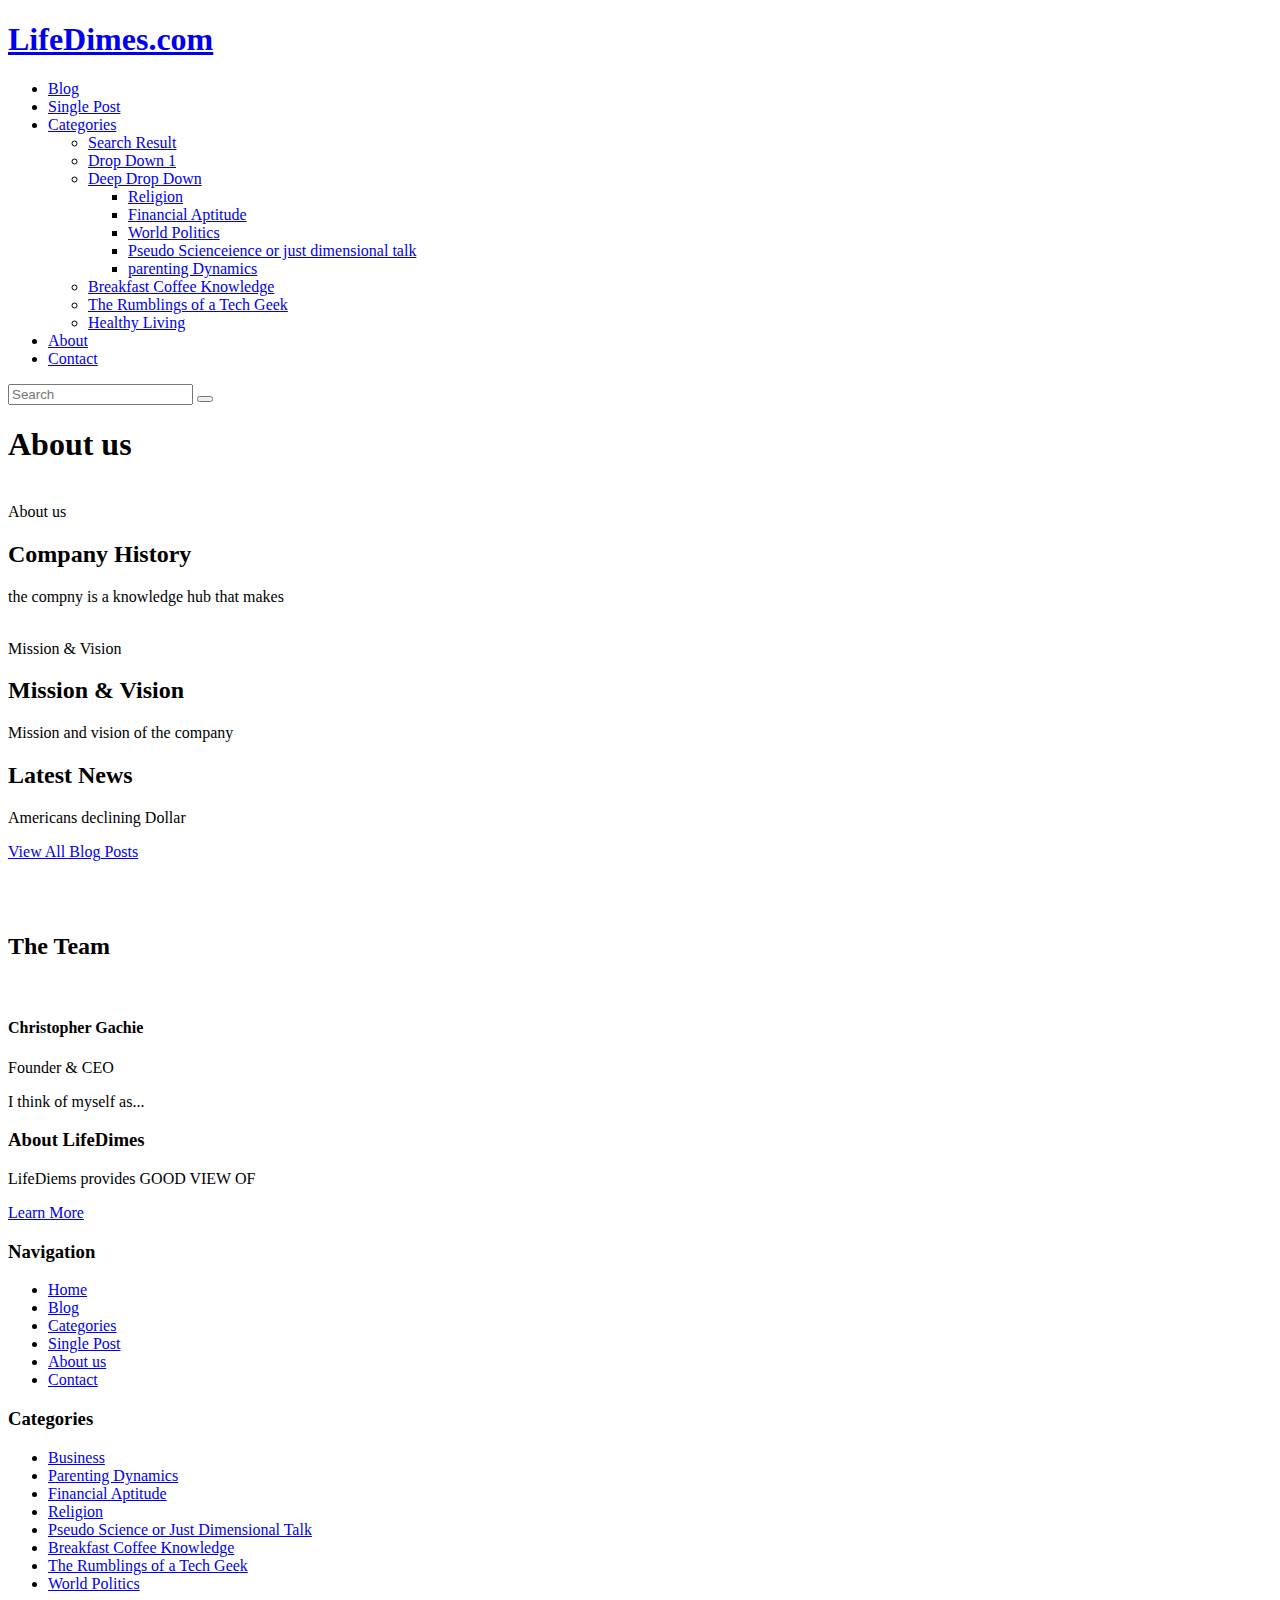
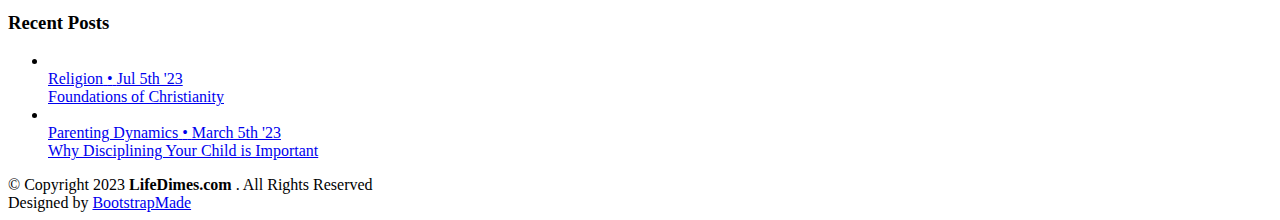
==== about.html @ 1a575fc7 "Add files via upload" ====
<!DOCTYPE html>
<html lang="en">

<head>
  <meta charset="utf-8">
  <meta content="width=device-width, initial-scale=1.0" name="viewport">

  <title>LifeDimes.com - About</title>
  <meta content="" name="description">
  <meta content="" name="keywords">

  <!-- Favicons -->
  <link href="assets/img/favicon.png" rel="icon">
  <link href="assets/img/apple-touch-icon.png" rel="apple-touch-icon">

  <!-- Google Fonts -->
  <link rel="preconnect" href="https://fonts.googleapis.com">
  <link rel="preconnect" href="https://fonts.gstatic.com" crossorigin>
  <link href="https://fonts.googleapis.com/css2?family=EB+Garamond:wght@400;500&family=Inter:wght@400;500&family=Playfair+Display:ital,wght@0,400;0,700;1,400;1,700&display=swap" rel="stylesheet">

  <!-- Vendor CSS Files -->
  <link href="assets/vendor/bootstrap/css/bootstrap.min.css" rel="stylesheet">
  <link href="assets/vendor/bootstrap-icons/bootstrap-icons.css" rel="stylesheet">
  <link href="assets/vendor/swiper/swiper-bundle.min.css" rel="stylesheet">
  <link href="assets/vendor/glightbox/css/glightbox.min.css" rel="stylesheet">
  <link href="assets/vendor/aos/aos.css" rel="stylesheet">

  <!-- Template Main CSS Files -->
  <link href="assets/css/variables.css" rel="stylesheet">
  <link href="assets/css/main.css" rel="stylesheet">

  <!-- =======================================================
  * Template Name: ZenBlog
  * Updated: Mar 10 2023 with Bootstrap v5.2.3
  * Template URL: https://bootstrapmade.com/zenblog-bootstrap-blog-template/
  * Author: BootstrapMade.com
  * License: https:///bootstrapmade.com/license/
  ======================================================== -->
</head>

<body>

  <!-- ======= Header ======= -->
  <header id="header" class="header d-flex align-items-center fixed-top">
    <div class="container-fluid container-xl d-flex align-items-center justify-content-between">

      <a href="index.html" class="logo d-flex align-items-center">
        <!-- Uncomment the line below if you also wish to use an image logo -->
        <!-- <img src="assets/img/logo.png" alt=""> -->
        <h1> LifeDimes.com </h1>
      </a>

      <nav id="navbar" class="navbar">
        <ul>
          <li><a href="index.html">Blog</a></li>
          <li><a href="single-post.html">Single Post</a></li>
          <li class="dropdown"><a href="category.html"><span>Categories</span> <i class="bi bi-chevron-down dropdown-indicator"></i></a>
            <ul>
              <li><a href="search-result.html">Search Result</a></li>
              <li><a href="#">Drop Down 1</a></li>
              <li class="dropdown"><a href="#"><span>Deep Drop Down</span> <i class="bi bi-chevron-down dropdown-indicator"></i></a>
                <ul>
                  <li><a href="#">Religion</a></li>
                  <li><a href="#">Financial Aptitude</a></li>
                  <li><a href="#">World Politics</a></li>
                  <li><a href="#">Pseudo Scienceience or just dimensional talk</a></li>
                  <li><a href="#">parenting Dynamics</a></li>
                </ul>
              </li>
              <li><a href="#">Breakfast Coffee Knowledge</a></li>
              <li><a href="#">The Rumblings of a Tech Geek</a></li>
              <li><a href="#">Healthy Living</a></li>
            </ul>
          </li>

          <li><a href="about.html">About</a></li>
          <li><a href="contact.html">Contact</a></li>
        </ul>
      </nav><!-- .navbar -->

      <div class="position-relative">
        <a href="#" class="mx-2"><span class="bi-facebook"></span></a>
        <a href="#" class="mx-2"><span class="bi-twitter"></span></a>
        <a href="#" class="mx-2"><span class="bi-instagram"></span></a>

        <a href="#" class="mx-2 js-search-open"><span class="bi-search"></span></a>
        <i class="bi bi-list mobile-nav-toggle"></i>

        <!-- ======= Search Form ======= -->
        <div class="search-form-wrap js-search-form-wrap">
          <form action="search-result.html" class="search-form">
            <span class="icon bi-search"></span>
            <input type="text" placeholder="Search" class="form-control">
            <button class="btn js-search-close"><span class="bi-x"></span></button>
          </form>
        </div><!-- End Search Form -->

      </div>

    </div>

  </header><!-- End Header -->

  <main id="main">
    <section>
      <div class="container" data-aos="fade-up">
        <div class="row">
          <div class="col-lg-12 text-center mb-5">
            <h1 class="page-title">About us</h1>
          </div>
        </div>

        <div class="row mb-5">

          <div class="d-md-flex post-entry-2 half">
            <a href="#" class="me-4 thumbnail">
              <img src="assets/img/post-landscape-2.jpg" alt="" class="img-fluid">
            </a>
            <div class="ps-md-5 mt-4 mt-md-0">
              <div class="post-meta mt-4">About us</div>
              <h2 class="mb-4 display-4">Company History</h2>

              <p>the compny is a knowledge hub that makes </p>
            </div>
          </div>

          <div class="d-md-flex post-entry-2 half mt-5">
            <a href="#" class="me-4 thumbnail order-2">
              <img src="assets/img/post-landscape-1.jpg" alt="" class="img-fluid">
            </a>
            <div class="pe-md-5 mt-4 mt-md-0">
              <div class="post-meta mt-4">Mission &amp; Vision</div>
              <h2 class="mb-4 display-4">Mission &amp; Vision</h2>

              <p>Mission and vision of the company</p>
            </div>
          </div>

        </div>

      </div>
    </section>

    <section class="mb-5 bg-light py-5">
      <div class="container" data-aos="fade-up">
        <div class="row justify-content-between align-items-lg-center">
          <div class="col-lg-5 mb-4 mb-lg-0">
            <h2 class="display-4 mb-4">Latest News</h2>
            <p> Americans declining Dollar</p>
            <p><a href="#" class="more">View All Blog Posts</a></p>
          </div>
          <div class="col-lg-6">
            <div class="row">
              <div class="col-6">
                <img src="assets/img/post-portrait-3.jpg" alt="" class="img-fluid mb-4">
              </div>
              <div class="col-6 mt-4">
                <img src="assets/img/post-portrait-4.jpg" alt="" class="img-fluid mb-4">
              </div>
            </div>
          </div>
        </div>
      </div>
    </section>

    <section>
      <div class="container" data-aos="fade-up">
        <div class="row">
          <div class="col-12 text-center mb-5">
            <div class="row justify-content-center">
              <div class="col-lg-6">
                <h2 class="display-4">The Team</h2>
                <p></p>
              </div>
            </div>
          </div>
          <div class="col-lg-4 text-center mb-5">
            <img src="assets/img/person-1.jpg" alt="" class="img-fluid rounded-circle w-50 mb-4">
            <h4>Christopher Gachie</h4>
            <span class="d-block mb-3 text-uppercase">Founder &amp; CEO</span>
            <p>I think of myself as...</p>
          </div>
        
          
          
        </div>
      </div>
    </section>

  </main><!-- End #main -->

  <!-- ======= Footer ======= -->
  <footer id="footer" class="footer">

    <div class="footer-content">
      <div class="container">

        <div class="row g-5">
          <div class="col-lg-4">
            <h3 class="footer-heading">About LifeDimes</h3>
            <p>LifeDiems provides  GOOD VIEW OF </p>
            <p><a href="about.html" class="footer-link-more">Learn More</a></p>
          </div>
          <div class="col-6 col-lg-2">
            <h3 class="footer-heading">Navigation</h3>
            <ul class="footer-links list-unstyled">
              <li><a href="index.html"><i class="bi bi-chevron-right"></i> Home</a></li>
              <li><a href="index.html"><i class="bi bi-chevron-right"></i> Blog</a></li>
              <li><a href="category.html"><i class="bi bi-chevron-right"></i> Categories</a></li>
              <li><a href="single-post.html"><i class="bi bi-chevron-right"></i> Single Post</a></li>
              <li><a href="about.html"><i class="bi bi-chevron-right"></i> About us</a></li>
              <li><a href="contact.html"><i class="bi bi-chevron-right"></i> Contact</a></li>
            </ul>
          </div>
          <div class="col-6 col-lg-2">
            <h3 class="footer-heading">Categories</h3>
            <ul class="footer-links list-unstyled">
              <li><a href="category.html"><i class="bi bi-chevron-right"></i> Business</a></li>
              <li><a href="category.html"><i class="bi bi-chevron-right"></i> Parenting Dynamics</a></li>
              <li><a href="category.html"><i class="bi bi-chevron-right"></i> Financial Aptitude</a></li>
              <li><a href="category.html"><i class="bi bi-chevron-right"></i> Religion</a></li>
              <li><a href="category.html"><i class="bi bi-chevron-right"></i> Pseudo Science or Just Dimensional Talk</a></li>
              <li><a href="category.html"><i class="bi bi-chevron-right"></i> Breakfast Coffee Knowledge</a></li>
              <li><a href="category.html"><i class="bi bi-chevron-right"></i> The Rumblings of a Tech Geek</a></li>
              <li><a href="category.html"><i class="bi bi-chevron-right"></i> World Politics</a></li>

            </ul>
          </div>

          <div class="col-lg-4">
            <h3 class="footer-heading">Recent Posts</h3>

            <ul class="footer-links footer-blog-entry list-unstyled">
              <li>
                <a href="single-post.html" class="d-flex align-items-center">
                  <img src="assets/img/post-sq-1.jpg" alt="" class="img-fluid me-3">
                  <div>
                    <div class="post-meta d-block"><span class="date">Religion</span> <span class="mx-1">&bullet;</span> <span>Jul 5th '23</span></div>
                    <span>Foundations of Christianity</span>
                  </div>
                </a>
              </li>

              <li>
                <a href="single-post.html" class="d-flex align-items-center">
                  <img src="assets/img/post-sq-2.jpg" alt="" class="img-fluid me-3">
                  <div>
                    <div class="post-meta d-block"><span class="date">Parenting Dynamics</span> <span class="mx-1">&bullet;</span> <span>March 5th '23</span></div>
                    <span>Why Disciplining Your Child is Important</span>
                  </div>
                </a>
              </li>


             
            </ul>

          </div>
        </div>
      </div>
    </div>

    <div class="footer-legal">
      <div class="container">

        <div class="row justify-content-between">
          <div class="col-md-6 text-center text-md-start mb-3 mb-md-0">
            <div class="copyright">
              © Copyright 2023 <strong><span>LifeDimes.com </span></strong>. All Rights Reserved
            </div>

            <div class="credits">
              <!-- All the links in the footer should remain intact. -->
              <!-- You can delete the links only if you purchased the pro version. -->
              <!-- Licensing information: https://bootstrapmade.com/license/ -->
              <!-- Purchase the pro version with working PHP/AJAX contact form: https://bootstrapmade.com/herobiz-bootstrap-business-template/ -->
              Designed by <a href="https://bootstrapmade.com/">BootstrapMade</a>
            </div>

          </div>

          <div class="col-md-6">
            <div class="social-links mb-3 mb-lg-0 text-center text-md-end">
              <a href="#" class="twitter"><i class="bi bi-twitter"></i></a>
              <a href="#" class="facebook"><i class="bi bi-facebook"></i></a>
              <a href="#" class="instagram"><i class="bi bi-instagram"></i></a>
              <a href="#" class="google-plus"><i class="bi bi-skype"></i></a>
              <a href="#" class="linkedin"><i class="bi bi-linkedin"></i></a>
            </div>

          </div>

        </div>

      </div>
    </div>

  </footer>

  <a href="#" class="scroll-top d-flex align-items-center justify-content-center"><i class="bi bi-arrow-up-short"></i></a>

  <!-- Vendor JS Files -->
  <script src="assets/vendor/bootstrap/js/bootstrap.bundle.min.js"></script>
  <script src="assets/vendor/swiper/swiper-bundle.min.js"></script>
  <script src="assets/vendor/glightbox/js/glightbox.min.js"></script>
  <script src="assets/vendor/aos/aos.js"></script>
  <script src="assets/vendor/php-email-form/validate.js"></script>

  <!-- Template Main JS File -->
  <script src="assets/js/main.js"></script>

</body>

</html>
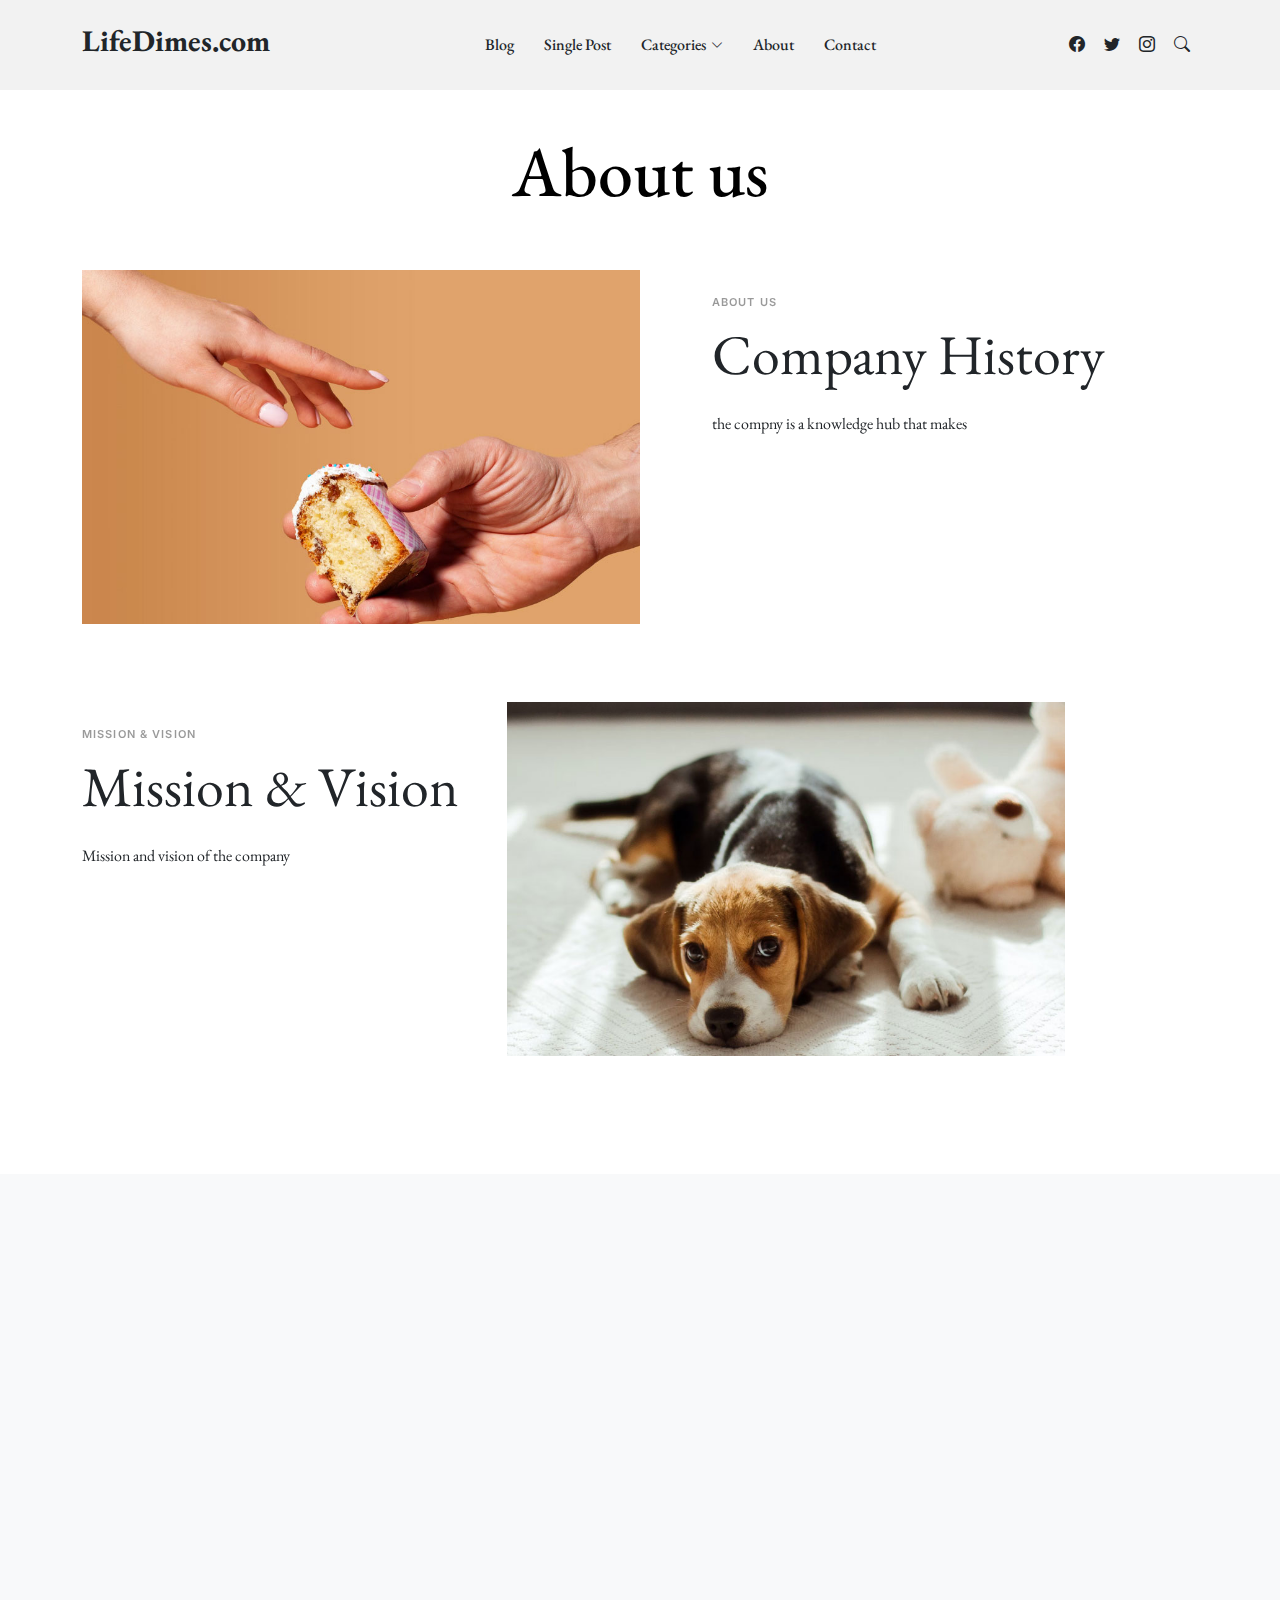
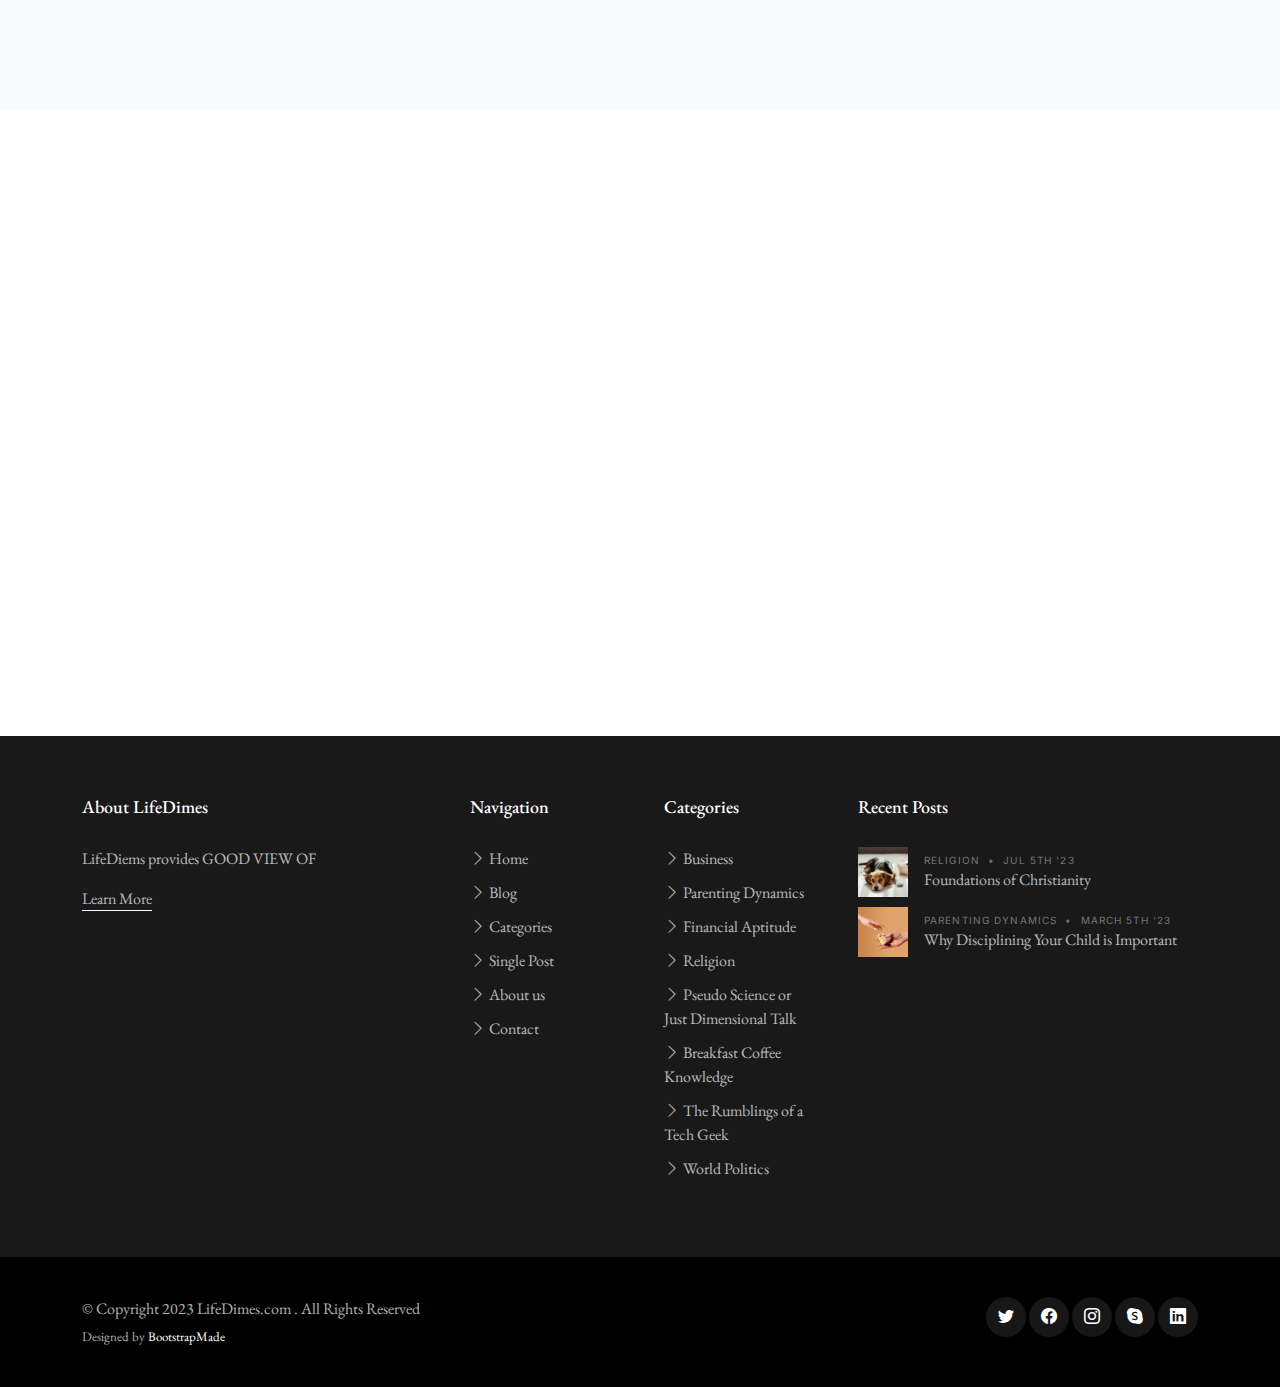
==== commit dec9bb00: "Initial commit" ====
--- a/about.html
+++ b/about.html
@@ -1,314 +1,314 @@
-<!DOCTYPE html>
-<html lang="en">
-
-<head>
-  <meta charset="utf-8">
-  <meta content="width=device-width, initial-scale=1.0" name="viewport">
-
-  <title>LifeDimes.com - About</title>
-  <meta content="" name="description">
-  <meta content="" name="keywords">
-
-  <!-- Favicons -->
-  <link href="assets/img/favicon.png" rel="icon">
-  <link href="assets/img/apple-touch-icon.png" rel="apple-touch-icon">
-
-  <!-- Google Fonts -->
-  <link rel="preconnect" href="https://fonts.googleapis.com">
-  <link rel="preconnect" href="https://fonts.gstatic.com" crossorigin>
-  <link href="https://fonts.googleapis.com/css2?family=EB+Garamond:wght@400;500&family=Inter:wght@400;500&family=Playfair+Display:ital,wght@0,400;0,700;1,400;1,700&display=swap" rel="stylesheet">
-
-  <!-- Vendor CSS Files -->
-  <link href="assets/vendor/bootstrap/css/bootstrap.min.css" rel="stylesheet">
-  <link href="assets/vendor/bootstrap-icons/bootstrap-icons.css" rel="stylesheet">
-  <link href="assets/vendor/swiper/swiper-bundle.min.css" rel="stylesheet">
-  <link href="assets/vendor/glightbox/css/glightbox.min.css" rel="stylesheet">
-  <link href="assets/vendor/aos/aos.css" rel="stylesheet">
-
-  <!-- Template Main CSS Files -->
-  <link href="assets/css/variables.css" rel="stylesheet">
-  <link href="assets/css/main.css" rel="stylesheet">
-
-  <!-- =======================================================
-  * Template Name: ZenBlog
-  * Updated: Mar 10 2023 with Bootstrap v5.2.3
-  * Template URL: https://bootstrapmade.com/zenblog-bootstrap-blog-template/
-  * Author: BootstrapMade.com
-  * License: https:///bootstrapmade.com/license/
-  ======================================================== -->
-</head>
-
-<body>
-
-  <!-- ======= Header ======= -->
-  <header id="header" class="header d-flex align-items-center fixed-top">
-    <div class="container-fluid container-xl d-flex align-items-center justify-content-between">
-
-      <a href="index.html" class="logo d-flex align-items-center">
-        <!-- Uncomment the line below if you also wish to use an image logo -->
-        <!-- <img src="assets/img/logo.png" alt=""> -->
-        <h1> LifeDimes.com </h1>
-      </a>
-
-      <nav id="navbar" class="navbar">
-        <ul>
-          <li><a href="index.html">Blog</a></li>
-          <li><a href="single-post.html">Single Post</a></li>
-          <li class="dropdown"><a href="category.html"><span>Categories</span> <i class="bi bi-chevron-down dropdown-indicator"></i></a>
-            <ul>
-              <li><a href="search-result.html">Search Result</a></li>
-              <li><a href="#">Drop Down 1</a></li>
-              <li class="dropdown"><a href="#"><span>Deep Drop Down</span> <i class="bi bi-chevron-down dropdown-indicator"></i></a>
-                <ul>
-                  <li><a href="#">Religion</a></li>
-                  <li><a href="#">Financial Aptitude</a></li>
-                  <li><a href="#">World Politics</a></li>
-                  <li><a href="#">Pseudo Scienceience or just dimensional talk</a></li>
-                  <li><a href="#">parenting Dynamics</a></li>
-                </ul>
-              </li>
-              <li><a href="#">Breakfast Coffee Knowledge</a></li>
-              <li><a href="#">The Rumblings of a Tech Geek</a></li>
-              <li><a href="#">Healthy Living</a></li>
-            </ul>
-          </li>
-
-          <li><a href="about.html">About</a></li>
-          <li><a href="contact.html">Contact</a></li>
-        </ul>
-      </nav><!-- .navbar -->
-
-      <div class="position-relative">
-        <a href="#" class="mx-2"><span class="bi-facebook"></span></a>
-        <a href="#" class="mx-2"><span class="bi-twitter"></span></a>
-        <a href="#" class="mx-2"><span class="bi-instagram"></span></a>
-
-        <a href="#" class="mx-2 js-search-open"><span class="bi-search"></span></a>
-        <i class="bi bi-list mobile-nav-toggle"></i>
-
-        <!-- ======= Search Form ======= -->
-        <div class="search-form-wrap js-search-form-wrap">
-          <form action="search-result.html" class="search-form">
-            <span class="icon bi-search"></span>
-            <input type="text" placeholder="Search" class="form-control">
-            <button class="btn js-search-close"><span class="bi-x"></span></button>
-          </form>
-        </div><!-- End Search Form -->
-
-      </div>
-
-    </div>
-
-  </header><!-- End Header -->
-
-  <main id="main">
-    <section>
-      <div class="container" data-aos="fade-up">
-        <div class="row">
-          <div class="col-lg-12 text-center mb-5">
-            <h1 class="page-title">About us</h1>
-          </div>
-        </div>
-
-        <div class="row mb-5">
-
-          <div class="d-md-flex post-entry-2 half">
-            <a href="#" class="me-4 thumbnail">
-              <img src="assets/img/post-landscape-2.jpg" alt="" class="img-fluid">
-            </a>
-            <div class="ps-md-5 mt-4 mt-md-0">
-              <div class="post-meta mt-4">About us</div>
-              <h2 class="mb-4 display-4">Company History</h2>
-
-              <p>the compny is a knowledge hub that makes </p>
-            </div>
-          </div>
-
-          <div class="d-md-flex post-entry-2 half mt-5">
-            <a href="#" class="me-4 thumbnail order-2">
-              <img src="assets/img/post-landscape-1.jpg" alt="" class="img-fluid">
-            </a>
-            <div class="pe-md-5 mt-4 mt-md-0">
-              <div class="post-meta mt-4">Mission &amp; Vision</div>
-              <h2 class="mb-4 display-4">Mission &amp; Vision</h2>
-
-              <p>Mission and vision of the company</p>
-            </div>
-          </div>
-
-        </div>
-
-      </div>
-    </section>
-
-    <section class="mb-5 bg-light py-5">
-      <div class="container" data-aos="fade-up">
-        <div class="row justify-content-between align-items-lg-center">
-          <div class="col-lg-5 mb-4 mb-lg-0">
-            <h2 class="display-4 mb-4">Latest News</h2>
-            <p> Americans declining Dollar</p>
-            <p><a href="#" class="more">View All Blog Posts</a></p>
-          </div>
-          <div class="col-lg-6">
-            <div class="row">
-              <div class="col-6">
-                <img src="assets/img/post-portrait-3.jpg" alt="" class="img-fluid mb-4">
-              </div>
-              <div class="col-6 mt-4">
-                <img src="assets/img/post-portrait-4.jpg" alt="" class="img-fluid mb-4">
-              </div>
-            </div>
-          </div>
-        </div>
-      </div>
-    </section>
-
-    <section>
-      <div class="container" data-aos="fade-up">
-        <div class="row">
-          <div class="col-12 text-center mb-5">
-            <div class="row justify-content-center">
-              <div class="col-lg-6">
-                <h2 class="display-4">The Team</h2>
-                <p></p>
-              </div>
-            </div>
-          </div>
-          <div class="col-lg-4 text-center mb-5">
-            <img src="assets/img/person-1.jpg" alt="" class="img-fluid rounded-circle w-50 mb-4">
-            <h4>Christopher Gachie</h4>
-            <span class="d-block mb-3 text-uppercase">Founder &amp; CEO</span>
-            <p>I think of myself as...</p>
-          </div>
-        
-          
-          
-        </div>
-      </div>
-    </section>
-
-  </main><!-- End #main -->
-
-  <!-- ======= Footer ======= -->
-  <footer id="footer" class="footer">
-
-    <div class="footer-content">
-      <div class="container">
-
-        <div class="row g-5">
-          <div class="col-lg-4">
-            <h3 class="footer-heading">About LifeDimes</h3>
-            <p>LifeDiems provides  GOOD VIEW OF </p>
-            <p><a href="about.html" class="footer-link-more">Learn More</a></p>
-          </div>
-          <div class="col-6 col-lg-2">
-            <h3 class="footer-heading">Navigation</h3>
-            <ul class="footer-links list-unstyled">
-              <li><a href="index.html"><i class="bi bi-chevron-right"></i> Home</a></li>
-              <li><a href="index.html"><i class="bi bi-chevron-right"></i> Blog</a></li>
-              <li><a href="category.html"><i class="bi bi-chevron-right"></i> Categories</a></li>
-              <li><a href="single-post.html"><i class="bi bi-chevron-right"></i> Single Post</a></li>
-              <li><a href="about.html"><i class="bi bi-chevron-right"></i> About us</a></li>
-              <li><a href="contact.html"><i class="bi bi-chevron-right"></i> Contact</a></li>
-            </ul>
-          </div>
-          <div class="col-6 col-lg-2">
-            <h3 class="footer-heading">Categories</h3>
-            <ul class="footer-links list-unstyled">
-              <li><a href="category.html"><i class="bi bi-chevron-right"></i> Business</a></li>
-              <li><a href="category.html"><i class="bi bi-chevron-right"></i> Parenting Dynamics</a></li>
-              <li><a href="category.html"><i class="bi bi-chevron-right"></i> Financial Aptitude</a></li>
-              <li><a href="category.html"><i class="bi bi-chevron-right"></i> Religion</a></li>
-              <li><a href="category.html"><i class="bi bi-chevron-right"></i> Pseudo Science or Just Dimensional Talk</a></li>
-              <li><a href="category.html"><i class="bi bi-chevron-right"></i> Breakfast Coffee Knowledge</a></li>
-              <li><a href="category.html"><i class="bi bi-chevron-right"></i> The Rumblings of a Tech Geek</a></li>
-              <li><a href="category.html"><i class="bi bi-chevron-right"></i> World Politics</a></li>
-
-            </ul>
-          </div>
-
-          <div class="col-lg-4">
-            <h3 class="footer-heading">Recent Posts</h3>
-
-            <ul class="footer-links footer-blog-entry list-unstyled">
-              <li>
-                <a href="single-post.html" class="d-flex align-items-center">
-                  <img src="assets/img/post-sq-1.jpg" alt="" class="img-fluid me-3">
-                  <div>
-                    <div class="post-meta d-block"><span class="date">Religion</span> <span class="mx-1">&bullet;</span> <span>Jul 5th '23</span></div>
-                    <span>Foundations of Christianity</span>
-                  </div>
-                </a>
-              </li>
-
-              <li>
-                <a href="single-post.html" class="d-flex align-items-center">
-                  <img src="assets/img/post-sq-2.jpg" alt="" class="img-fluid me-3">
-                  <div>
-                    <div class="post-meta d-block"><span class="date">Parenting Dynamics</span> <span class="mx-1">&bullet;</span> <span>March 5th '23</span></div>
-                    <span>Why Disciplining Your Child is Important</span>
-                  </div>
-                </a>
-              </li>
-
-
-             
-            </ul>
-
-          </div>
-        </div>
-      </div>
-    </div>
-
-    <div class="footer-legal">
-      <div class="container">
-
-        <div class="row justify-content-between">
-          <div class="col-md-6 text-center text-md-start mb-3 mb-md-0">
-            <div class="copyright">
-              © Copyright 2023 <strong><span>LifeDimes.com </span></strong>. All Rights Reserved
-            </div>
-
-            <div class="credits">
-              <!-- All the links in the footer should remain intact. -->
-              <!-- You can delete the links only if you purchased the pro version. -->
-              <!-- Licensing information: https://bootstrapmade.com/license/ -->
-              <!-- Purchase the pro version with working PHP/AJAX contact form: https://bootstrapmade.com/herobiz-bootstrap-business-template/ -->
-              Designed by <a href="https://bootstrapmade.com/">BootstrapMade</a>
-            </div>
-
-          </div>
-
-          <div class="col-md-6">
-            <div class="social-links mb-3 mb-lg-0 text-center text-md-end">
-              <a href="#" class="twitter"><i class="bi bi-twitter"></i></a>
-              <a href="#" class="facebook"><i class="bi bi-facebook"></i></a>
-              <a href="#" class="instagram"><i class="bi bi-instagram"></i></a>
-              <a href="#" class="google-plus"><i class="bi bi-skype"></i></a>
-              <a href="#" class="linkedin"><i class="bi bi-linkedin"></i></a>
-            </div>
-
-          </div>
-
-        </div>
-
-      </div>
-    </div>
-
-  </footer>
-
-  <a href="#" class="scroll-top d-flex align-items-center justify-content-center"><i class="bi bi-arrow-up-short"></i></a>
-
-  <!-- Vendor JS Files -->
-  <script src="assets/vendor/bootstrap/js/bootstrap.bundle.min.js"></script>
-  <script src="assets/vendor/swiper/swiper-bundle.min.js"></script>
-  <script src="assets/vendor/glightbox/js/glightbox.min.js"></script>
-  <script src="assets/vendor/aos/aos.js"></script>
-  <script src="assets/vendor/php-email-form/validate.js"></script>
-
-  <!-- Template Main JS File -->
-  <script src="assets/js/main.js"></script>
-
-</body>
-
+<!DOCTYPE html>
+<html lang="en">
+
+<head>
+  <meta charset="utf-8">
+  <meta content="width=device-width, initial-scale=1.0" name="viewport">
+
+  <title>LifeDimes.com - About</title>
+  <meta content="" name="description">
+  <meta content="" name="keywords">
+
+  <!-- Favicons -->
+  <link href="assets/img/favicon.png" rel="icon">
+  <link href="assets/img/apple-touch-icon.png" rel="apple-touch-icon">
+
+  <!-- Google Fonts -->
+  <link rel="preconnect" href="https://fonts.googleapis.com">
+  <link rel="preconnect" href="https://fonts.gstatic.com" crossorigin>
+  <link href="https://fonts.googleapis.com/css2?family=EB+Garamond:wght@400;500&family=Inter:wght@400;500&family=Playfair+Display:ital,wght@0,400;0,700;1,400;1,700&display=swap" rel="stylesheet">
+
+  <!-- Vendor CSS Files -->
+  <link href="assets/vendor/bootstrap/css/bootstrap.min.css" rel="stylesheet">
+  <link href="assets/vendor/bootstrap-icons/bootstrap-icons.css" rel="stylesheet">
+  <link href="assets/vendor/swiper/swiper-bundle.min.css" rel="stylesheet">
+  <link href="assets/vendor/glightbox/css/glightbox.min.css" rel="stylesheet">
+  <link href="assets/vendor/aos/aos.css" rel="stylesheet">
+
+  <!-- Template Main CSS Files -->
+  <link href="assets/css/variables.css" rel="stylesheet">
+  <link href="assets/css/main.css" rel="stylesheet">
+
+  <!-- =======================================================
+  * Template Name: ZenBlog
+  * Updated: Mar 10 2023 with Bootstrap v5.2.3
+  * Template URL: https://bootstrapmade.com/zenblog-bootstrap-blog-template/
+  * Author: BootstrapMade.com
+  * License: https:///bootstrapmade.com/license/
+  ======================================================== -->
+</head>
+
+<body>
+
+  <!-- ======= Header ======= -->
+  <header id="header" class="header d-flex align-items-center fixed-top">
+    <div class="container-fluid container-xl d-flex align-items-center justify-content-between">
+
+      <a href="index.html" class="logo d-flex align-items-center">
+        <!-- Uncomment the line below if you also wish to use an image logo -->
+        <!-- <img src="assets/img/logo.png" alt=""> -->
+        <h1> LifeDimes.com </h1>
+      </a>
+
+      <nav id="navbar" class="navbar">
+        <ul>
+          <li><a href="index.html">Blog</a></li>
+          <li><a href="single-post.html">Single Post</a></li>
+          <li class="dropdown"><a href="category.html"><span>Categories</span> <i class="bi bi-chevron-down dropdown-indicator"></i></a>
+            <ul>
+              <li><a href="search-result.html">Search Result</a></li>
+              <li><a href="#">Drop Down 1</a></li>
+              <li class="dropdown"><a href="#"><span>Deep Drop Down</span> <i class="bi bi-chevron-down dropdown-indicator"></i></a>
+                <ul>
+                  <li><a href="#">Religion</a></li>
+                  <li><a href="#">Financial Aptitude</a></li>
+                  <li><a href="#">World Politics</a></li>
+                  <li><a href="#">Pseudo Scienceience or just dimensional talk</a></li>
+                  <li><a href="#">parenting Dynamics</a></li>
+                </ul>
+              </li>
+              <li><a href="#">Breakfast Coffee Knowledge</a></li>
+              <li><a href="#">The Rumblings of a Tech Geek</a></li>
+              <li><a href="#">Healthy Living</a></li>
+            </ul>
+          </li>
+
+          <li><a href="about.html">About</a></li>
+          <li><a href="contact.html">Contact</a></li>
+        </ul>
+      </nav><!-- .navbar -->
+
+      <div class="position-relative">
+        <a href="#" class="mx-2"><span class="bi-facebook"></span></a>
+        <a href="#" class="mx-2"><span class="bi-twitter"></span></a>
+        <a href="#" class="mx-2"><span class="bi-instagram"></span></a>
+
+        <a href="#" class="mx-2 js-search-open"><span class="bi-search"></span></a>
+        <i class="bi bi-list mobile-nav-toggle"></i>
+
+        <!-- ======= Search Form ======= -->
+        <div class="search-form-wrap js-search-form-wrap">
+          <form action="search-result.html" class="search-form">
+            <span class="icon bi-search"></span>
+            <input type="text" placeholder="Search" class="form-control">
+            <button class="btn js-search-close"><span class="bi-x"></span></button>
+          </form>
+        </div><!-- End Search Form -->
+
+      </div>
+
+    </div>
+
+  </header><!-- End Header -->
+
+  <main id="main">
+    <section>
+      <div class="container" data-aos="fade-up">
+        <div class="row">
+          <div class="col-lg-12 text-center mb-5">
+            <h1 class="page-title">About us</h1>
+          </div>
+        </div>
+
+        <div class="row mb-5">
+
+          <div class="d-md-flex post-entry-2 half">
+            <a href="#" class="me-4 thumbnail">
+              <img src="assets/img/post-landscape-2.jpg" alt="" class="img-fluid">
+            </a>
+            <div class="ps-md-5 mt-4 mt-md-0">
+              <div class="post-meta mt-4">About us</div>
+              <h2 class="mb-4 display-4">Company History</h2>
+
+              <p>the compny is a knowledge hub that makes </p>
+            </div>
+          </div>
+
+          <div class="d-md-flex post-entry-2 half mt-5">
+            <a href="#" class="me-4 thumbnail order-2">
+              <img src="assets/img/post-landscape-1.jpg" alt="" class="img-fluid">
+            </a>
+            <div class="pe-md-5 mt-4 mt-md-0">
+              <div class="post-meta mt-4">Mission &amp; Vision</div>
+              <h2 class="mb-4 display-4">Mission &amp; Vision</h2>
+
+              <p>Mission and vision of the company</p>
+            </div>
+          </div>
+
+        </div>
+
+      </div>
+    </section>
+
+    <section class="mb-5 bg-light py-5">
+      <div class="container" data-aos="fade-up">
+        <div class="row justify-content-between align-items-lg-center">
+          <div class="col-lg-5 mb-4 mb-lg-0">
+            <h2 class="display-4 mb-4">Latest News</h2>
+            <p> Americans declining Dollar</p>
+            <p><a href="#" class="more">View All Blog Posts</a></p>
+          </div>
+          <div class="col-lg-6">
+            <div class="row">
+              <div class="col-6">
+                <img src="assets/img/post-portrait-3.jpg" alt="" class="img-fluid mb-4">
+              </div>
+              <div class="col-6 mt-4">
+                <img src="assets/img/post-portrait-4.jpg" alt="" class="img-fluid mb-4">
+              </div>
+            </div>
+          </div>
+        </div>
+      </div>
+    </section>
+
+    <section>
+      <div class="container" data-aos="fade-up">
+        <div class="row">
+          <div class="col-12 text-center mb-5">
+            <div class="row justify-content-center">
+              <div class="col-lg-6">
+                <h2 class="display-4">The Team</h2>
+                <p></p>
+              </div>
+            </div>
+          </div>
+          <div class="col-lg-4 text-center mb-5">
+            <img src="assets/img/person-1.jpg" alt="" class="img-fluid rounded-circle w-50 mb-4">
+            <h4>Christopher Gachie</h4>
+            <span class="d-block mb-3 text-uppercase">Founder &amp; CEO</span>
+            <p>I think of myself as...</p>
+          </div>
+        
+          
+          
+        </div>
+      </div>
+    </section>
+
+  </main><!-- End #main -->
+
+  <!-- ======= Footer ======= -->
+  <footer id="footer" class="footer">
+
+    <div class="footer-content">
+      <div class="container">
+
+        <div class="row g-5">
+          <div class="col-lg-4">
+            <h3 class="footer-heading">About LifeDimes</h3>
+            <p>LifeDiems provides  GOOD VIEW OF </p>
+            <p><a href="about.html" class="footer-link-more">Learn More</a></p>
+          </div>
+          <div class="col-6 col-lg-2">
+            <h3 class="footer-heading">Navigation</h3>
+            <ul class="footer-links list-unstyled">
+              <li><a href="index.html"><i class="bi bi-chevron-right"></i> Home</a></li>
+              <li><a href="index.html"><i class="bi bi-chevron-right"></i> Blog</a></li>
+              <li><a href="category.html"><i class="bi bi-chevron-right"></i> Categories</a></li>
+              <li><a href="single-post.html"><i class="bi bi-chevron-right"></i> Single Post</a></li>
+              <li><a href="about.html"><i class="bi bi-chevron-right"></i> About us</a></li>
+              <li><a href="contact.html"><i class="bi bi-chevron-right"></i> Contact</a></li>
+            </ul>
+          </div>
+          <div class="col-6 col-lg-2">
+            <h3 class="footer-heading">Categories</h3>
+            <ul class="footer-links list-unstyled">
+              <li><a href="category.html"><i class="bi bi-chevron-right"></i> Business</a></li>
+              <li><a href="category.html"><i class="bi bi-chevron-right"></i> Parenting Dynamics</a></li>
+              <li><a href="category.html"><i class="bi bi-chevron-right"></i> Financial Aptitude</a></li>
+              <li><a href="category.html"><i class="bi bi-chevron-right"></i> Religion</a></li>
+              <li><a href="category.html"><i class="bi bi-chevron-right"></i> Pseudo Science or Just Dimensional Talk</a></li>
+              <li><a href="category.html"><i class="bi bi-chevron-right"></i> Breakfast Coffee Knowledge</a></li>
+              <li><a href="category.html"><i class="bi bi-chevron-right"></i> The Rumblings of a Tech Geek</a></li>
+              <li><a href="category.html"><i class="bi bi-chevron-right"></i> World Politics</a></li>
+
+            </ul>
+          </div>
+
+          <div class="col-lg-4">
+            <h3 class="footer-heading">Recent Posts</h3>
+
+            <ul class="footer-links footer-blog-entry list-unstyled">
+              <li>
+                <a href="single-post.html" class="d-flex align-items-center">
+                  <img src="assets/img/post-sq-1.jpg" alt="" class="img-fluid me-3">
+                  <div>
+                    <div class="post-meta d-block"><span class="date">Religion</span> <span class="mx-1">&bullet;</span> <span>Jul 5th '23</span></div>
+                    <span>Foundations of Christianity</span>
+                  </div>
+                </a>
+              </li>
+
+              <li>
+                <a href="single-post.html" class="d-flex align-items-center">
+                  <img src="assets/img/post-sq-2.jpg" alt="" class="img-fluid me-3">
+                  <div>
+                    <div class="post-meta d-block"><span class="date">Parenting Dynamics</span> <span class="mx-1">&bullet;</span> <span>March 5th '23</span></div>
+                    <span>Why Disciplining Your Child is Important</span>
+                  </div>
+                </a>
+              </li>
+
+
+             
+            </ul>
+
+          </div>
+        </div>
+      </div>
+    </div>
+
+    <div class="footer-legal">
+      <div class="container">
+
+        <div class="row justify-content-between">
+          <div class="col-md-6 text-center text-md-start mb-3 mb-md-0">
+            <div class="copyright">
+              © Copyright 2023 <strong><span>LifeDimes.com </span></strong>. All Rights Reserved
+            </div>
+
+            <div class="credits">
+              <!-- All the links in the footer should remain intact. -->
+              <!-- You can delete the links only if you purchased the pro version. -->
+              <!-- Licensing information: https://bootstrapmade.com/license/ -->
+              <!-- Purchase the pro version with working PHP/AJAX contact form: https://bootstrapmade.com/herobiz-bootstrap-business-template/ -->
+              Designed by <a href="https://bootstrapmade.com/">BootstrapMade</a>
+            </div>
+
+          </div>
+
+          <div class="col-md-6">
+            <div class="social-links mb-3 mb-lg-0 text-center text-md-end">
+              <a href="#" class="twitter"><i class="bi bi-twitter"></i></a>
+              <a href="#" class="facebook"><i class="bi bi-facebook"></i></a>
+              <a href="#" class="instagram"><i class="bi bi-instagram"></i></a>
+              <a href="#" class="google-plus"><i class="bi bi-skype"></i></a>
+              <a href="#" class="linkedin"><i class="bi bi-linkedin"></i></a>
+            </div>
+
+          </div>
+
+        </div>
+
+      </div>
+    </div>
+
+  </footer>
+
+  <a href="#" class="scroll-top d-flex align-items-center justify-content-center"><i class="bi bi-arrow-up-short"></i></a>
+
+  <!-- Vendor JS Files -->
+  <script src="assets/vendor/bootstrap/js/bootstrap.bundle.min.js"></script>
+  <script src="assets/vendor/swiper/swiper-bundle.min.js"></script>
+  <script src="assets/vendor/glightbox/js/glightbox.min.js"></script>
+  <script src="assets/vendor/aos/aos.js"></script>
+  <script src="assets/vendor/php-email-form/validate.js"></script>
+
+  <!-- Template Main JS File -->
+  <script src="assets/js/main.js"></script>
+
+</body>
+
 </html>